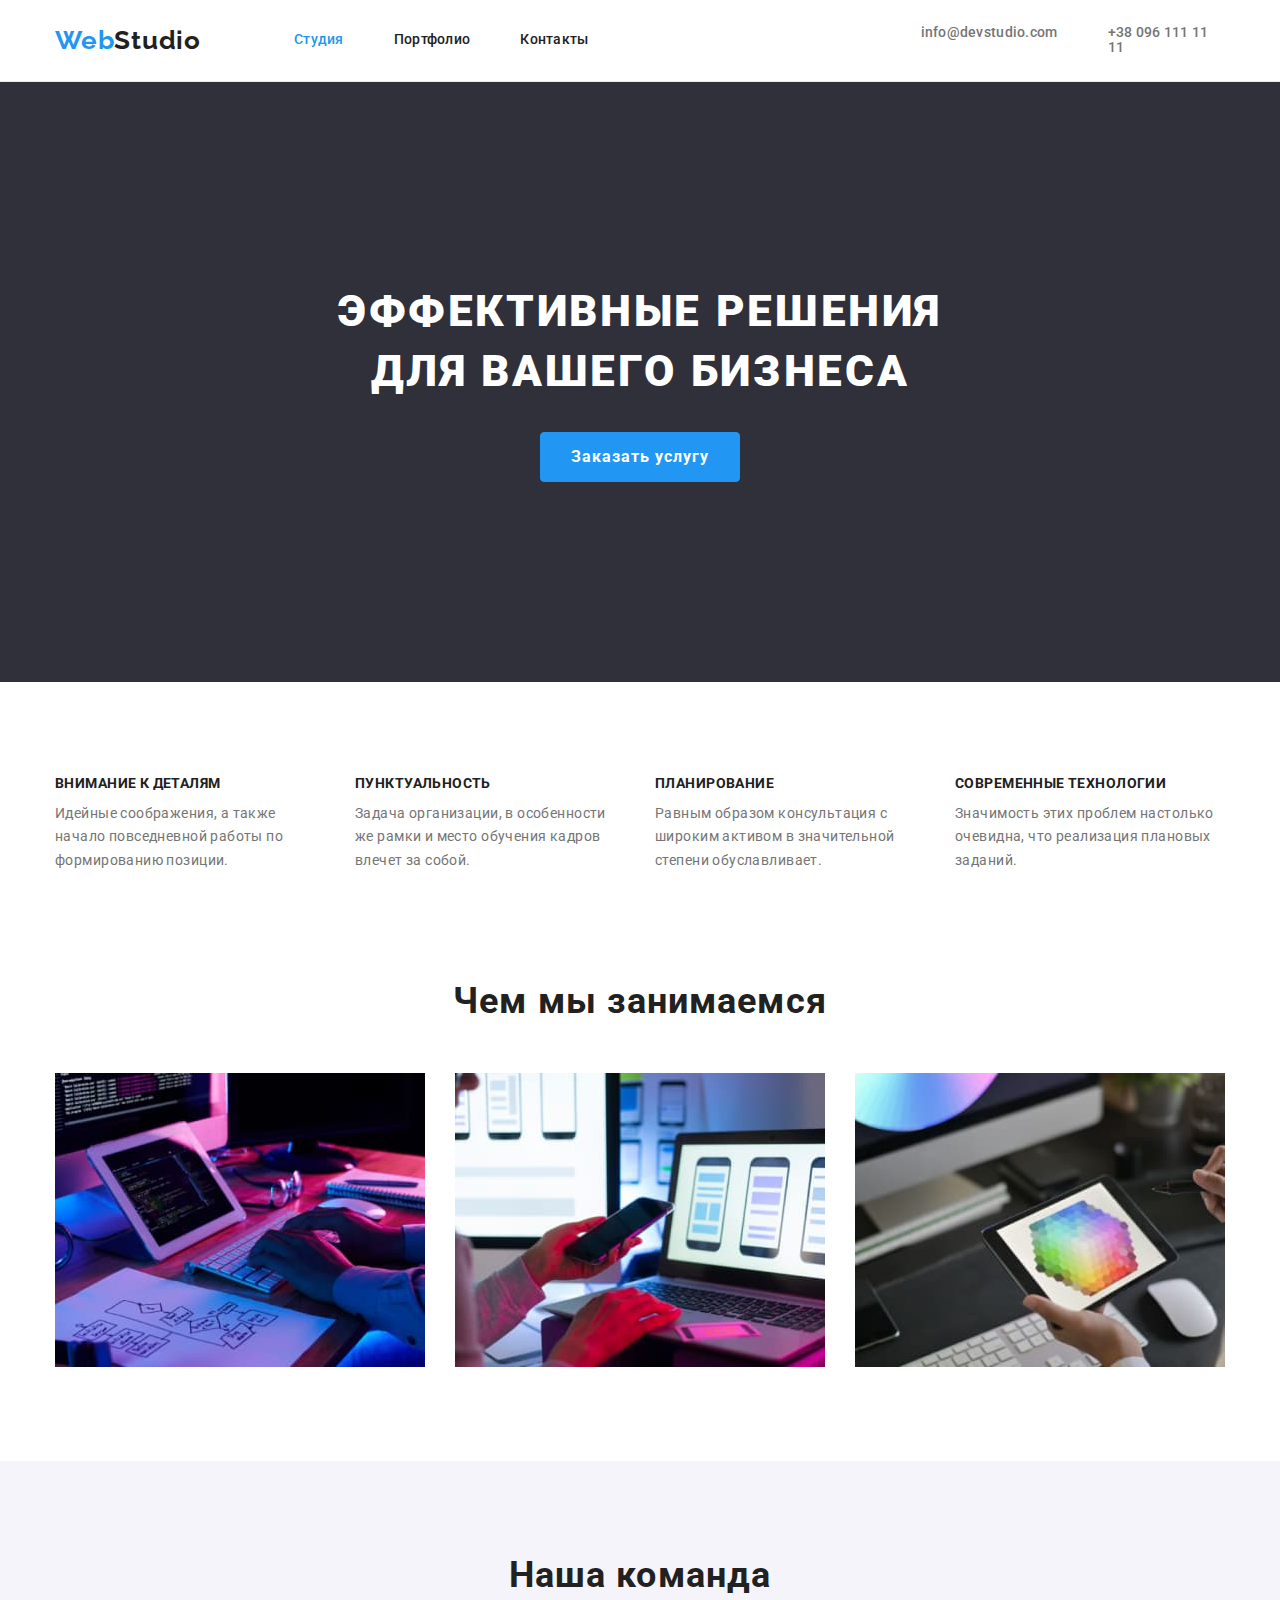
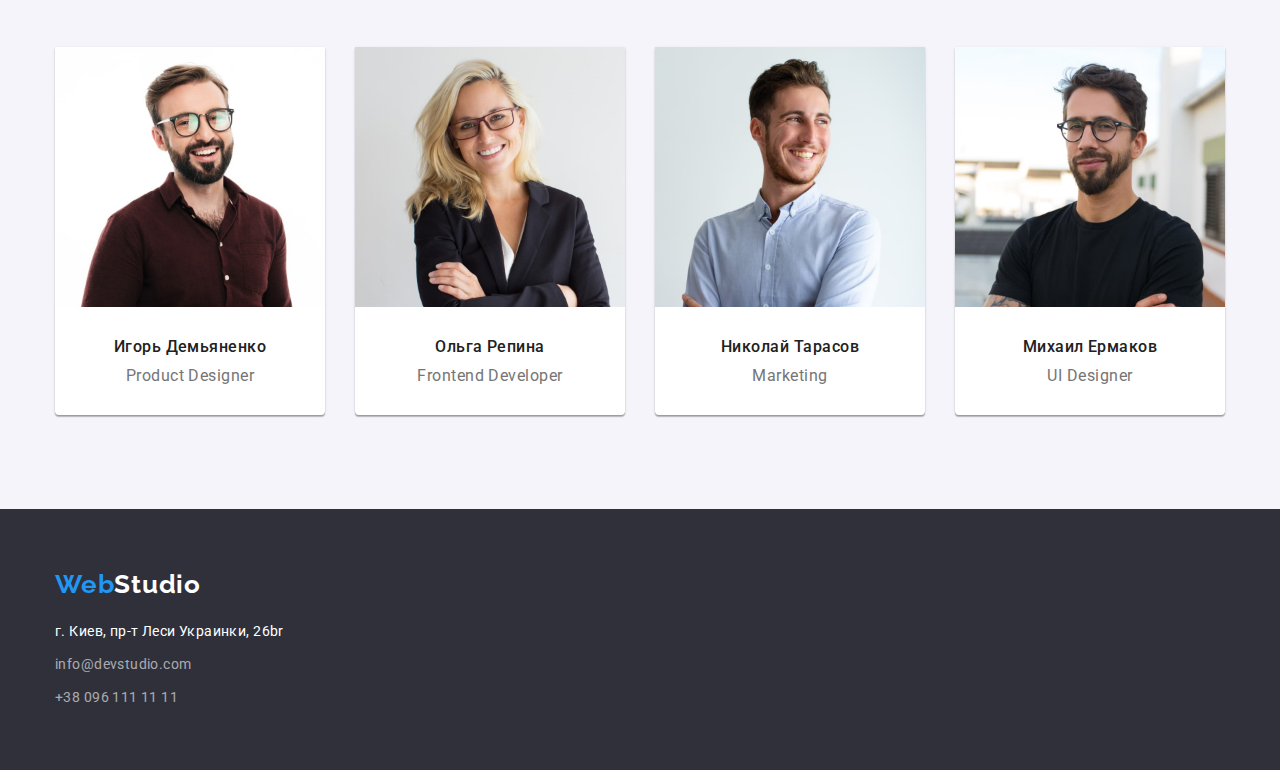
==== index.html @ 7d1842a8 "Оптимизирует картинки" ====
<!DOCTYPE html>
<html lang="ru">
  <head>
    <meta charset="UTF-8" />
    <meta name="viewport" content="width=device-width, initial-scale=1.0" />
    <title>Studio</title>
    <link rel="stylesheet" href="https://cdnjs.cloudflare.com/ajax/libs/modern-normalize/1.0.0/modern-normalize.min.css" integrity="sha512-ISS7cAi1PEhQ8jnbJpJZMd29NlhNj4AWYyLOSp2CE/CsHxTCu+r+t0D2yoJudVrd0/8fTVPUVDzY5Tvli75u/g==" crossorigin="anonymous" />
    <link rel="preconnect" href="https://fonts.gstatic.com">
    <link href="https://fonts.googleapis.com/css2?family=Raleway:wght@700&family=Roboto:wght@400;500;700;900&display=swap" rel="stylesheet">
    <link rel="stylesheet" href="./CSS/styles.css" />
  </head>
  <body>

    <!-- Шапка сайта -->

    <header class="header">
      <div class="container header-container">
        <div class="nav-container">
          <a class="header-logo" href="./index.html"><span class="web">Web</span>Studio</a>
          <nav class="nav">
            <ul class="nav-list menu">
              <li class="nav-item">
                <a class="link current" href="./index.html">Студия</a>
              </li>
              <li class="nav-item">
                <a class="link" href="./portfolio.html">Портфолио</a>
              </li>
              <li class="nav-item">
                <a class="link" href="#">Контакты</a>
              </li>
            </ul>
          </nav>
          <ul class="nav-list">
            <li class="nav-item">
              <a class="link-mail" href="mailto:info@devstudio.com">info@devstudio.com</a>
            </li>
            <li class="nav-item">
              <a class="link-phone" href="tel:+380961111111">+38 096 111 11 11</a>
            </li>
          </ul>
        </div>
      </div>
    </header>
    <main>

      <!-- Герой -->

      <section class="hero">
        <div class="container hero-container">
          <h1 class="hero-title">Эффективные решения<br>для вашего бизнеса</h1> 
          <button class="button">Заказать услугу</button>
        </div>
      </section>

      <!-- Особенности -->

      <section class="section section-features">
        <div class="container features-container">
          <h2 class="features-title visually-hidden">Особенности</h2>
          <ul class="features-list">
            <li class="features-item">
              <h3 class="features-title-item">Внимание к деталям</h3>
              <p class="features-text">
                Идейные соображения, а также начало повседневной работы по
                формированию позиции.
              </p>
            </li>
            <li class="features-item">
              <h3 class="features-title-item">Пунктуальность</h3>
              <p class="features-text">
                Задача организации, в особенности же рамки и место обучения кадров
                влечет за собой.
              </p>
            </li>
            <li class="features-item">
              <h3 class="features-title-item">Планирование</h3>
              <p class="features-text">
                Равным образом консультация с широким активом в значительной
                степени обуславливает.
              </p>
            </li>
            <li class="features-item">
              <h3 class="features-title-item">Современные технологии</h3>
              <p class="features-text">
                Значимость этих проблем настолько очевидна, что реализация
                плановых заданий.
              </p>
            </li>
          </ul>
        </div>
      </section>

      <!-- Преимущества -->

      <section class="section section-advantages">
        <div class="container advantages-container">
          <h2 class="advantages-title">Чем мы занимаемся</h2>
          <ul class="advantages-list">
            <li class="advantages-item">
              <img
                src="./images/studio/advantages/code-layout.jpg"
                alt="Верстка"
                width="370"
                height="294"
              />
            </li>
            <li class="advantages-item">
              <img
                src="./images/studio/advantages/mobile-applications.jpg"
                alt="Мобильные приложения"
                width="370"
                height="294"
              />
            </li>
            <li class="advantages-item">
              <img
                src="./images/studio/advantages/design.jpg"
                alt="Дизайн"
                width="370"
                height="294"
              />
            </li>
          </ul>
        </div>
      </section>

      <!-- Команда -->

      <section class="section section-team">
        <div class="container team-container">
          <h2 class="team-title">Наша команда</h2>
          <ul class="team-list">
            <li class="team-item">
              <img
                src="./images/studio/team/Product-Designer1.jpg"
                alt="Игорь Демьяненко"
                width="270"
                height="260"
              />
              <h3 class="photo-title">Игорь Демьяненко</h3>
              <p class="photo-text">Product Designer</p>
            </li>
            <li class="team-item">
              <img
                src="./images/studio/team/Frontend-Developer2.jpg"
                alt="Ольга Репина"
                width="270"
                height="260"
              />
              <h3 class="photo-title">Ольга Репина</h3>
              <p class="photo-text">Frontend Developer</p>
            </li>
            <li class="team-item">
              <img
                src="./images/studio/team/Marketing3.jpg"
                alt="Николай Тарасов"
                width="270"
                height="260"
              />
              <h3 class="photo-title">Николай Тарасов</h3>
              <p class="photo-text">Marketing</p>
            </li>
            <li class="team-item">
              <img
                src="./images/studio/team/UI-Designer4.jpg"
                alt="Михаил Ермаков"
                width="270"
                height="260"
              />
              <h3 class="photo-title">Михаил Ермаков</h3>
              <p class="photo-text">UI Designer</p>
            </li>
          </ul>
        </div>
      </section>
    </main>

    <!-- Футер -->
    <footer class="footer">
      <div class="container footer-container">
        <a class="footer-logo" href="./index.html">
          <span class="web">Web</span><span class="logo-white">Studio</span>
        </a>
        <address class="address">
          г. Киев, пр-т Леси Украинки, 26br <br />
          <a class="footer-link" href="mailto:info@devstudio.com">info@devstudio.com</a><br />
          <a class="footer-link" href="tel:+380961111111">+38 096 111 11 11</a>
        </address>
      </div>
    </footer>
  </body>
</html>
---- CSS/styles.css ----
:root {
  --primary-text-color: #212121;
  --secondary-text-color: #757575;
  --primary-white-color: #ffffff;
  --secondary-black-color: #2f303a;
  --accent-color: #2196f3;
}

html {
  box-sizing: border-box;
}

*,
*::before,
*::after {
  box-sizing: inherit;
}

h1,
h2,
h3,
h4,
h5,
h6,
p {
  margin-top: 0;
}

body {
  color: var(--primary-text-color);
  background-color: var(--primary-white-color);
  font-family: "Roboto", sans-serif;
  margin: 0;
}

a {
  text-decoration: none;
  color: var(--secondary-text-color);
}

address {
  font-style: inherit;
}

ul {
  margin-top: 0;
  margin-bottom: 0;
  padding: 0;
  list-style-type: none;
}

img {
  display: block;
  max-width: 100%;
  height: auto;
}

.visually-hidden {
  position: absolute !important;
  clip: rect(1px 1px 1px 1px);
  clip: rect(1px, 1px, 1px, 1px);
  padding: 0 !important;
  border: 0 !important;
  height: 1px !important;
  width: 1px !important;
  overflow: hidden;
}

.container {
  width: 1200px;
  padding-left: 15px;
  padding-right: 15px;
  margin-right: auto;
  margin-left: auto;
  align-content: center;
  vertical-align: baseline;
}

.section {
  padding-top: 94px;
  padding-bottom: 94px;
}

/* Header (Шапка) */

.header {
  border-bottom:  1px solid #ECECEC;
}

.header-container {
  display: flex;
  justify-content: space-between;
}

.header-logo {
  margin: 25px 93px 25px 0px;
  font-weight: 700;
  font-size: 26px;
  line-height: 1.19;
  letter-spacing: 0.03em;
  color: var(--primary-text-color);
  font-family: "Raleway", sans-serif;
}

.web {
  color: var(--accent-color);
}

.nav-container {
  display: flex;
  align-items: center;
}

.nav-list.menu {
  margin-right: 332px;
}

.nav-list {
  display: flex;
  font-weight: 500;
  font-size: 14px;
  line-height: 1.14;
  letter-spacing: 0.02em;
  list-style: none;
  text-decoration: none;
}

.nav-item:not(:last-child) {
  margin-right: 50px;
}

.nav-item .link {
  color: var(--primary-text-color);
}

.nav-list .link:hover,
.nav-list .link:focus {
  color: var(--accent-color);
}

.nav-list .link-mail:hover,
.nav-list .link-mail:focus {
  color: var(--accent-color);
}

.nav-list .link-phone:hover,
.nav-list .link-phone:focus {
  color: var(--accent-color);
}

.nav-list .link.current {
  color: var(--accent-color);
}

/* Hero (Герой) */

.hero {
  background-color: var(--secondary-black-color);
  text-align: center;
  padding: 200px 0;
}

.hero-title {
  margin-bottom: 30px;
  font-weight: 900;
  font-size: 44px;
  line-height: 1.36;
  letter-spacing: 0.06em;
  color: #ffffff;
  text-transform: uppercase;
}

.button {
  width: 200px;
  height: 50px;
  font-weight: 700;
  font-size: 16px;
  line-height: 1.88;
  letter-spacing: 0.06em;
  background: #2196f3;
  border: 1px solid var(--accent-color);
  border-radius: 4px;
  color: #ffffff;
  font-family: "Roboto", sans-serif;
  cursor: pointer;
  align-items: center;
  text-align: center;
  justify-content: center;
}

/* Features (Особенности) */

.section-features {
  padding-bottom: 0;
}

.features-list {
  list-style: none;
  display: flex;
}

.features-item {
  width: calc((100% - 90px) / 4);
}

.features-item:not(:last-child) {
  margin-right: 30px;
}

.features-title-item {
  margin-bottom: 10px;
  font-weight: 700;
  font-size: 14px;
  line-height: 1.14;
  letter-spacing: 0.03em;
  color: var(--primary-text-color);
  text-transform: uppercase;
}

.features-text {
  font-weight: 400;
  font-size: 14px;
  line-height: 1.71;
  letter-spacing: 0.03em;
  color: var(--secondary-text-color);
}

/* Advantage (Преимущества) */

.section.section-advantages {
  margin-top: 0px;
}

.advantages-title {
  margin-bottom: 50px;
  font-weight: 700;
  font-size: 36px;
  line-height: 1.16;
  letter-spacing: 0.03em;
  color: var(--primary-text-color);
  text-align: center;
}

.advantages-list {
  display: flex;
  list-style: none;
}

.advantages-item {
  width: calc((100% - 60px) / 3);
}

.advantages-item:not(:last-child) {
  margin-right: 30px;
}

/* Team (Команда) */

.team-list {
  display: flex;
}

.team-item {
  width: calc((100% - 90px) / 4);
  background: #ffffff;
  box-shadow: 0px 1px 3px rgba(0, 0, 0, 0.12), 0px 1px 1px rgba(0, 0, 0, 0.14),
    0px 2px 1px rgba(0, 0, 0, 0.2);
  border-radius: 0px 0px 4px 4px;
}

.team-item:not(:last-child) {
  margin-right: 30px;
}

.team-title {
  margin-bottom: 50px;
  font-weight: 700;
  font-size: 36px;
  line-height: 1.16;
  letter-spacing: 0.03em;
  color: var(--primary-text-color);
  text-align: center;
}

.photo-title {
  margin-top: 30px;
  margin-bottom: 10px;
  font-weight: 500;
  font-size: 16px;
  line-height: 1.19;
  letter-spacing: 0.03em;
  color: var(--primary-text-color);
  text-align: center;
}

.photo-text {
  margin-bottom: 30px;
  font-weight: 400;
  font-size: 16px;
  line-height: 1.19;
  letter-spacing: 0.03em;
  color: var(--secondary-text-color);
  text-align: center;
}

.team-list {
  list-style: none;
}

.section-team {
  background-color: #f5f4fa;
}

/* footer (Подвал) */

.footer {
  padding-top: 60px;
  padding-bottom: 60px;
  background-color: var(--secondary-black-color);
}

.footer-logo {
  display: inline-block;
  margin-bottom: 20px;
  font-weight: 700;
  font-size: 26px;
  line-height: 1.19;
  letter-spacing: 0.03em;
  font-family: "Raleway", sans-serif;
}

.web {
  color: var(--accent-color);
}

.logo-white {
  color: #ffffff;
}

.address {
  font-weight: 400;
  font-size: 14px;
  line-height: 1.71;
  letter-spacing: 0.03em;
  color: #ffffff;
}

.footer-link {
  display: inline-block;
  margin-top: 9px;
  color: rgba(255, 255, 255, 0.6);
}

/* Portfolio */
  

.buttons-filter-list {
  display: flex;
  justify-content: center;
  margin-bottom: 50px;
}

.filter-item:not(:last-child) {
  margin-right: 8px;
}

.button-filter {
  display: inline-block;
  padding: 6px 22px;
  font-weight: 500;
  font-size: 16px;
  line-height: 1.6;
  letter-spacing: 0.03em;
  font-family: inherit;
  color: var(--primary-text-color);
  border: 1px solid #f5f4fa;
  border-radius: 4px;
  font-family: "Roboto", sans-serif;
}

.button-filter:hover,
.button-filter:focus {
  background-color: var(--accent-color);
  color: var(--primary-white-color);
}

/* Карточки портфолио */

.portfolio-container {
  padding-left: 15px;
  padding-right: 15px;
  margin-left: auto;
  margin-right: auto;
}

.portfolio-list {
  width: 1200;
  display: flex;
  flex-wrap: wrap;
}

.portfolio-list-item {
  width: 370px;
  width: 33.3333%;
  width: calc((100% - 60px) / 3);
  margin-right: 30px;
  border: 1px solid #EEEEEE;
}

.portfolio-list-item:nth-child(3n) {
  margin-right: 0;
}

.portfolio-list-item:nth-child(-n + 6) {
  margin-bottom: 30px;
}

.portfolio-card-name {
  padding: 20px 24px;
}


.item-title {
  font-weight: 700;
  font-size: 18px;
  line-height: 2;
  letter-spacing: 0.06em;
  color: var(--primary-text-color);
  margin-bottom: 4px;
}

.item-text {
  font-weight: 400;
  font-size: 16px;
  line-height: 1.9;
  letter-spacing: 0.03em;
  color: #757575;
  margin: 0;
}
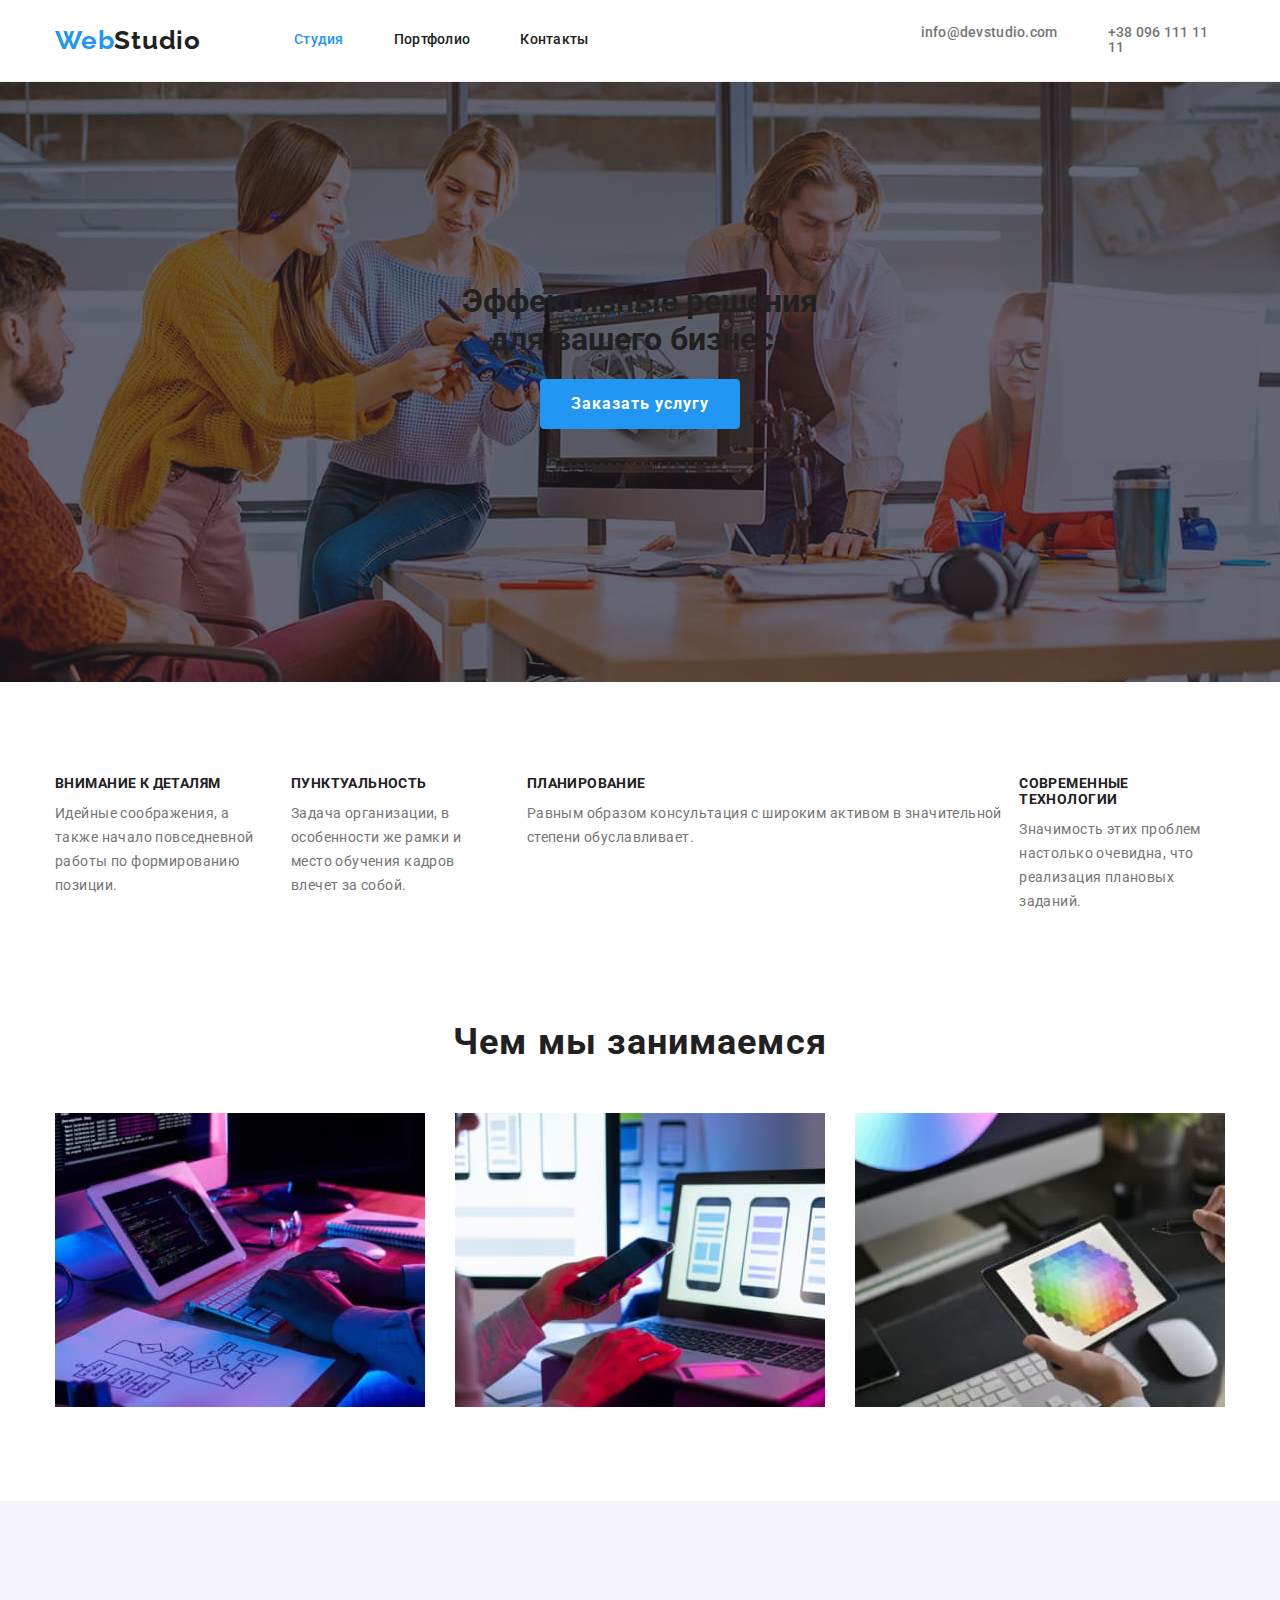
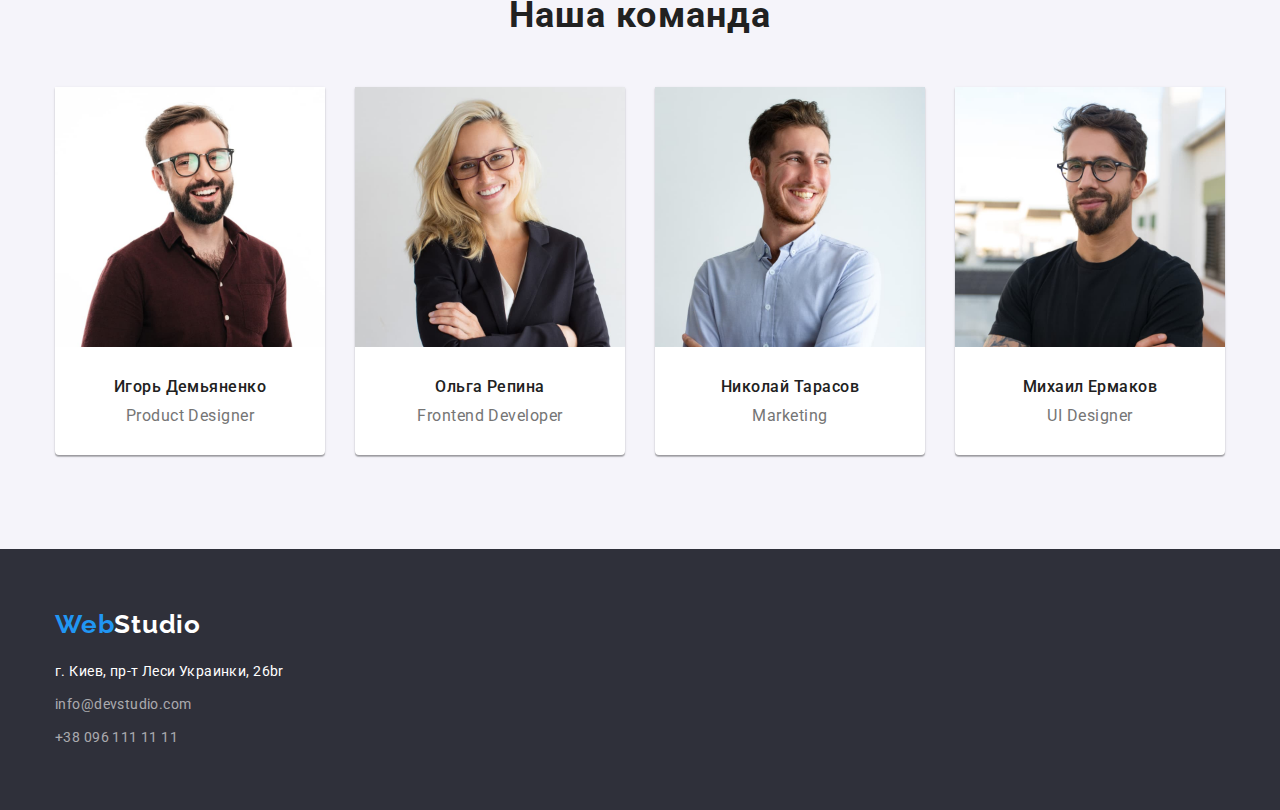
==== commit de32077d: "Оптимизирует иконки svg и стили к hero" ====
--- a/index.html
+++ b/index.html
@@ -45,7 +45,7 @@
 
       <!-- Герой -->
 
-      <section class="hero">
+      <section class="hero hero-overlay">
         <div class="container hero-container">
           <h1 class="hero-title">Эффективные решения<br>для вашего бизнеса</h1> 
           <button class="button">Заказать услугу</button>
@@ -58,28 +58,28 @@
         <div class="container features-container">
           <h2 class="features-title visually-hidden">Особенности</h2>
           <ul class="features-list">
-            <li class="features-item">
+            <li class="features-item icon-antena">
               <h3 class="features-title-item">Внимание к деталям</h3>
               <p class="features-text">
                 Идейные соображения, а также начало повседневной работы по
                 формированию позиции.
               </p>
             </li>
-            <li class="features-item">
+            <li class="features-item icon-clock">
               <h3 class="features-title-item">Пунктуальность</h3>
               <p class="features-text">
                 Задача организации, в особенности же рамки и место обучения кадров
                 влечет за собой.
               </p>
             </li>
-            <li class="features-item">
+            <li class="features-itemn icon-diagram">
               <h3 class="features-title-item">Планирование</h3>
               <p class="features-text">
                 Равным образом консультация с широким активом в значительной
                 степени обуславливает.
               </p>
             </li>
-            <li class="features-item">
+            <li class="features-item icon-astronaut">
               <h3 class="features-title-item">Современные технологии</h3>
               <p class="features-text">
                 Значимость этих проблем настолько очевидна, что реализация
--- a/CSS/styles.css
+++ b/CSS/styles.css
@@ -155,22 +155,24 @@
 /* Hero (Герой) */
 
 .hero {
-  background-color: var(--secondary-black-color);
+  background: #C4C4C4;
   text-align: center;
   padding: 200px 0;
 }
 
-.hero-title {
-  margin-bottom: 30px;
-  font-weight: 900;
-  font-size: 44px;
-  line-height: 1.36;
-  letter-spacing: 0.06em;
-  color: #ffffff;
-  text-transform: uppercase;
+.hero-overlay {
+  height: 600px;
+  max-width: 1600px;
+  margin-left: auto;
+  margin-right: auto;
+  background-image: linear-gradient( rgba(47, 48, 58, 0.4), rgba(47, 48, 58, 0.4)), url(../images/studio/hero/Img.jpg);
+  background-repeat: no-repeat;
+  background-size: cover;
+  background-position: center;
 }
 
 .button {
+  font-family: var(--primary-text-color);
   width: 200px;
   height: 50px;
   font-weight: 700;
@@ -195,8 +197,9 @@
 }
 
 .features-list {
+  display: flex;
   list-style: none;
-  display: flex;
+  
 }
 
 .features-item {
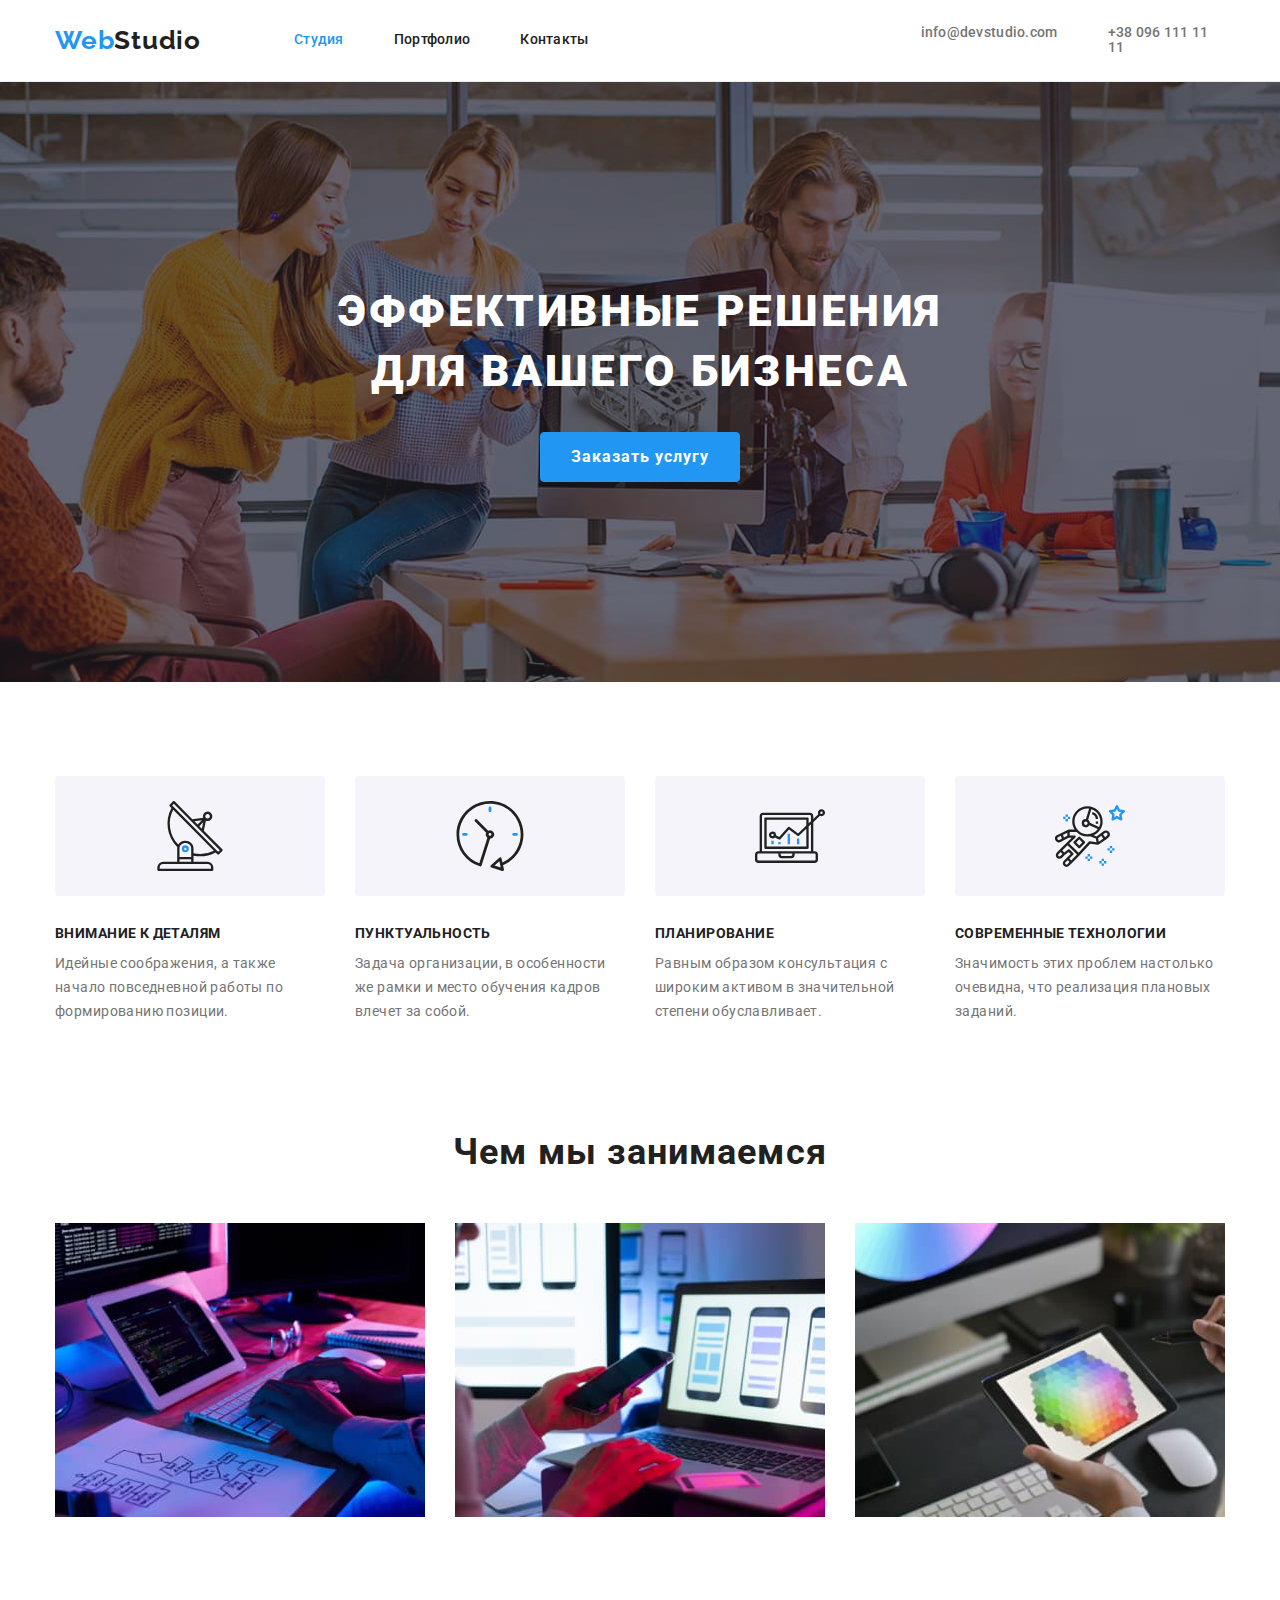
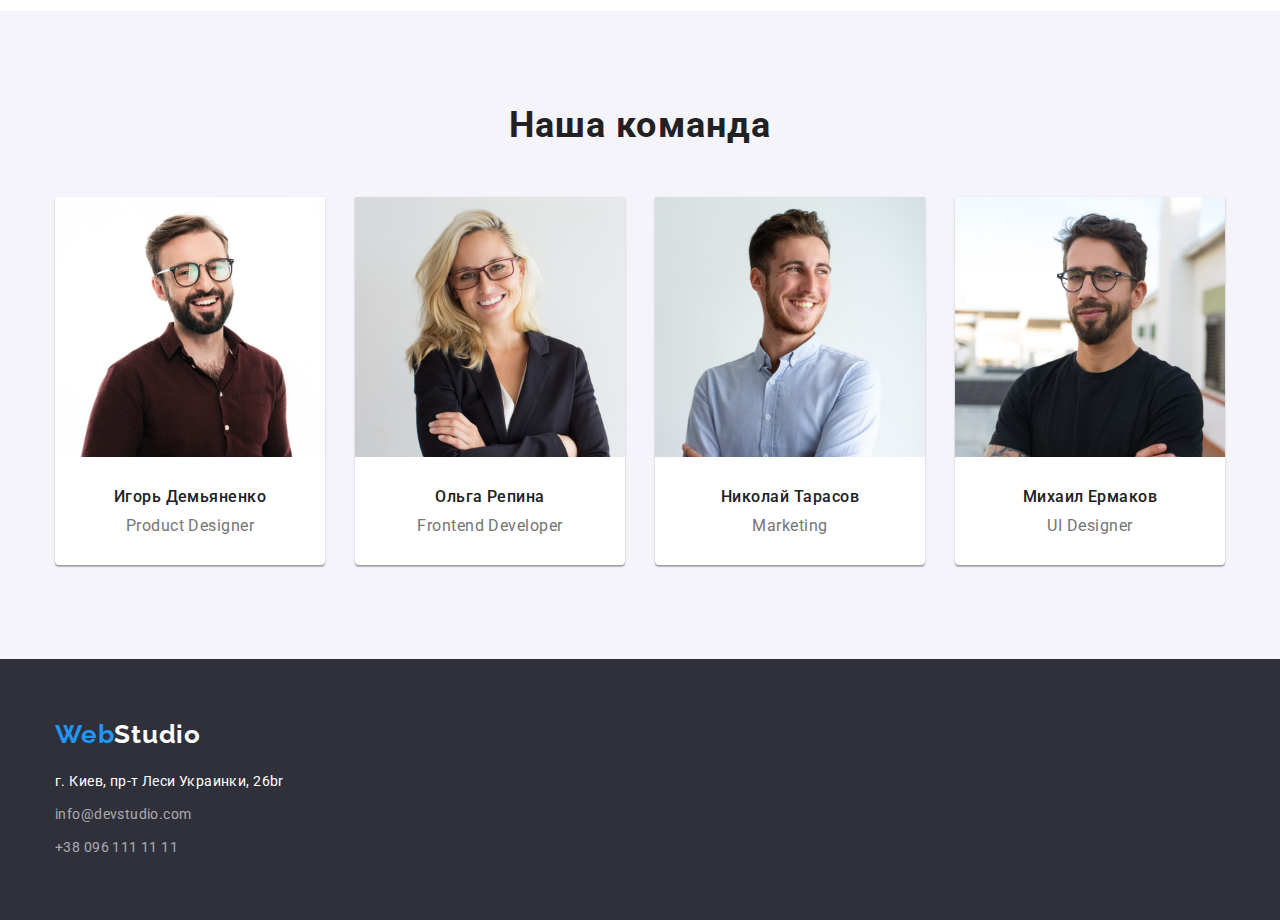
==== commit f9651d40: "Добавляет img Hero and features" ====
--- a/index.html
+++ b/index.html
@@ -72,7 +72,7 @@
                 влечет за собой.
               </p>
             </li>
-            <li class="features-itemn icon-diagram">
+            <li class="features-item icon-diagram">
               <h3 class="features-title-item">Планирование</h3>
               <p class="features-text">
                 Равным образом консультация с широким активом в значительной
--- a/CSS/styles.css
+++ b/CSS/styles.css
@@ -169,6 +169,17 @@
   background-repeat: no-repeat;
   background-size: cover;
   background-position: center;
+}
+
+.hero-title {
+  color: var(--primary-white-color);
+  font-weight: 900;
+  font-size: 44px;
+  line-height: 1.36;
+  text-align: center;
+  letter-spacing: 0.06em;
+  text-transform: uppercase;
+  margin-bottom: 30px;
 }
 
 .button {
@@ -210,6 +221,47 @@
   margin-right: 30px;
 }
 
+.features-item::before {
+  display: block;
+  content: "";
+  height: 120px;
+  background: #F5F4FA;
+  border-radius: 4px;
+  margin-bottom: 30px;
+}
+
+.icon-antena::before {
+  background-image: url("../images/icons/icons-features/antenna.svg");
+  background-repeat: no-repeat;
+  background-position: center;
+}
+
+.icon-clock::before{
+  background-image: url("../images/icons/icons-features/clock.svg");
+  background-repeat: no-repeat;
+  background-position: center;
+}
+
+.icon-diagram::before{
+  background-image: url("../images/icons/icons-features/diagram.svg");
+  background-repeat: no-repeat;
+  background-position: center;
+}
+
+.icon-astronaut::before{
+  background-image: url("../images/icons/icons-features/astronaut.svg");
+  background-repeat: no-repeat;
+  background-position: center;
+}
+
+.features-icons-item {
+  display: block;
+  width: 65px;
+  height: 70px;
+  padding: 0;
+  border: none;
+}
+
 .features-title-item {
   margin-bottom: 10px;
   font-weight: 700;
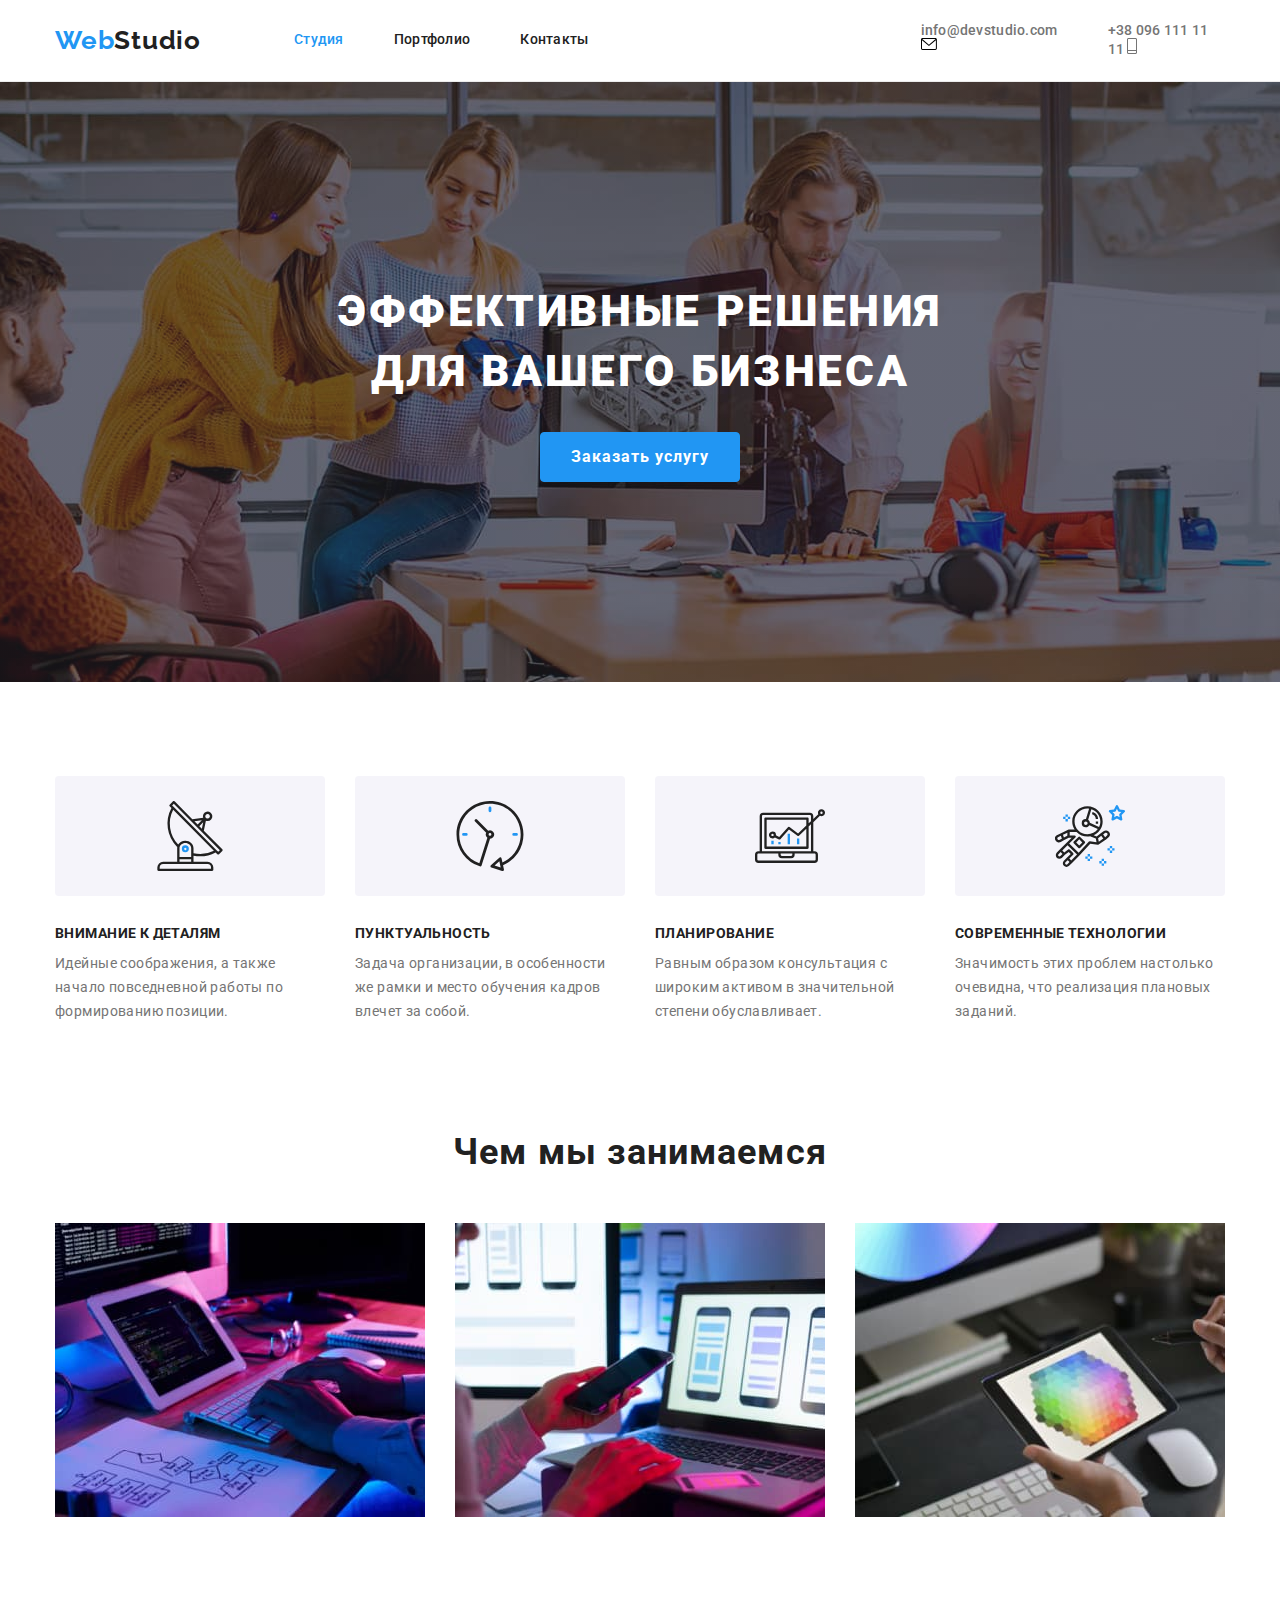
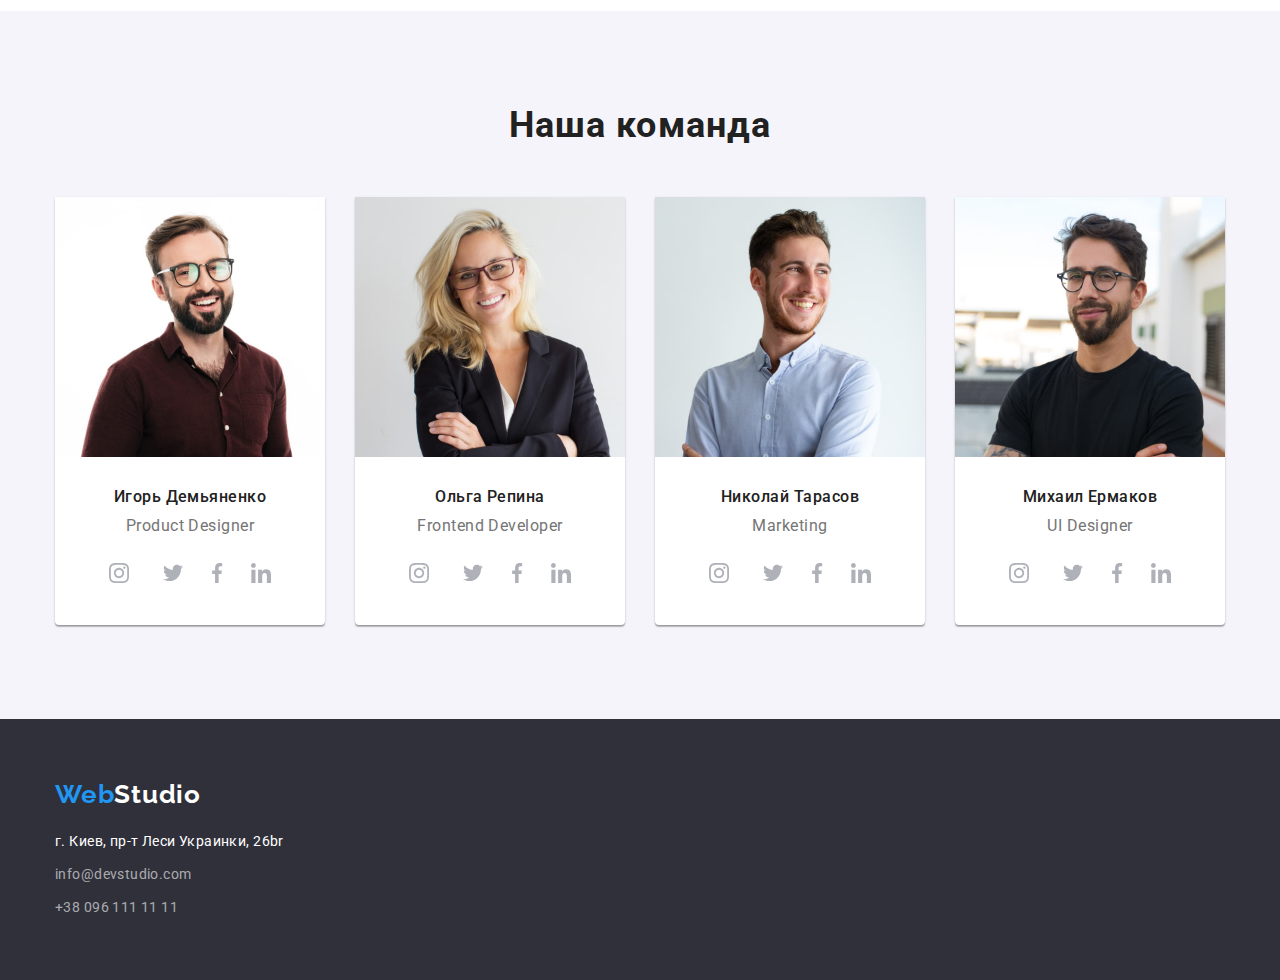
==== commit 97eb566d: "Добавляет соцсети в Team" ====
--- a/index.html
+++ b/index.html
@@ -33,9 +33,15 @@
           <ul class="nav-list">
             <li class="nav-item">
               <a class="link-mail" href="mailto:info@devstudio.com">info@devstudio.com</a>
+              <svg class="icon-mail" width="16" height="12">
+                <use href="./images/symbol-defs.svg#icon-mail"></use>
+              </svg>
             </li>
             <li class="nav-item">
               <a class="link-phone" href="tel:+380961111111">+38 096 111 11 11</a>
+              <svg class="icon-phone" width="10" height="16">
+                <use href="./images/symbol-defs.svg#icon-phone"></use>
+              </svg>
             </li>
           </ul>
         </div>
@@ -137,8 +143,40 @@
                 width="270"
                 height="260"
               />
-              <h3 class="photo-title">Игорь Демьяненко</h3>
-              <p class="photo-text">Product Designer</p>
+              <div class="info-worker">
+                <h3 class="photo-title">Игорь Демьяненко</h3>
+                <p class="photo-text">Product Designer</p>
+                <ul class="socials-list">
+                  <li class="socials-item">
+                    <a class="socials-link" href="www.instagram.com">
+                      <svg class="socials-icon" width="20" height="20">
+                        <use href="./images/symbol-defs.svg#icon-instagram"></use>
+                      </svg>
+                    </a>
+                  </li>
+                  <li>
+                    <a class="socials-link" href="https://twitter.com">
+                      <svg class="socials-icon" width="20" height="20">
+                        <use href="./images/symbol-defs.svg#icon-twitter"></use>
+                      </svg>
+                    </a>
+                  </li>
+                  <li>
+                    <a class="socials-link" href="https://facebook.com">
+                      <svg class="socials-icon" width="20" height="20">
+                        <use href="./images/symbol-defs.svg#icon-facebook"></use>
+                      </svg>
+                    </a>
+                  </li>
+                  <li>
+                    <a class="socials-link" href="https://linkedin.com">
+                      <svg class="socials-icon" width="20" height="20">
+                        <use href="./images/symbol-defs.svg#icon-linkedin"></use>
+                      </svg>
+                    </a>
+                  </li>
+                </ul>
+              </div>
             </li>
             <li class="team-item">
               <img
@@ -147,8 +185,40 @@
                 width="270"
                 height="260"
               />
-              <h3 class="photo-title">Ольга Репина</h3>
-              <p class="photo-text">Frontend Developer</p>
+              <div class="info-worker">
+                <h3 class="photo-title">Ольга Репина</h3>
+                <p class="photo-text">Frontend Developer</p>
+                <ul class="socials-list">
+                  <li class="socials-item">
+                    <a class="socials-link" href="www.instagram.com">
+                      <svg class="socials-icon" width="20" height="20">
+                        <use href="./images/symbol-defs.svg#icon-instagram"></use>
+                      </svg>
+                    </a>
+                  </li>
+                  <li>
+                    <a class="socials-link" href="https://twitter.com">
+                      <svg class="socials-icon" width="20" height="20">
+                        <use href="./images/symbol-defs.svg#icon-twitter"></use>
+                      </svg>
+                    </a>
+                  </li>
+                  <li>
+                    <a class="socials-link" href="https://facebook.com">
+                      <svg class="socials-icon" width="20" height="20">
+                        <use href="./images/symbol-defs.svg#icon-facebook"></use>
+                      </svg>
+                    </a>
+                  </li>
+                  <li>
+                    <a class="socials-link" href="https://linkedin.com">
+                      <svg class="socials-icon" width="20" height="20">
+                        <use href="./images/symbol-defs.svg#icon-linkedin"></use>
+                      </svg>
+                    </a>
+                  </li>
+                </ul>
+              </div>
             </li>
             <li class="team-item">
               <img
@@ -157,8 +227,40 @@
                 width="270"
                 height="260"
               />
-              <h3 class="photo-title">Николай Тарасов</h3>
-              <p class="photo-text">Marketing</p>
+              <div class="info-worker">
+                <h3 class="photo-title">Николай Тарасов</h3>
+                <p class="photo-text">Marketing</p>
+                <ul class="socials-list">
+                  <li class="socials-item">
+                    <a class="socials-link" href="www.instagram.com">
+                      <svg class="socials-icon" width="20" height="20">
+                        <use href="./images/symbol-defs.svg#icon-instagram"></use>
+                      </svg>
+                    </a>
+                  </li>
+                  <li>
+                    <a class="socials-link" href="https://twitter.com">
+                      <svg class="socials-icon" width="20" height="20">
+                        <use href="./images/symbol-defs.svg#icon-twitter"></use>
+                      </svg>
+                    </a>
+                  </li>
+                  <li>
+                    <a class="socials-link" href="https://facebook.com">
+                      <svg class="socials-icon" width="20" height="20">
+                        <use href="./images/symbol-defs.svg#icon-facebook"></use>
+                      </svg>
+                    </a>
+                  </li>
+                  <li>
+                    <a class="socials-link" href="https://linkedin.com">
+                      <svg class="socials-icon" width="20" height="20">
+                        <use href="./images/symbol-defs.svg#icon-linkedin"></use>
+                      </svg>
+                    </a>
+                  </li>
+                </ul>
+              </div>
             </li>
             <li class="team-item">
               <img
@@ -167,8 +269,40 @@
                 width="270"
                 height="260"
               />
-              <h3 class="photo-title">Михаил Ермаков</h3>
-              <p class="photo-text">UI Designer</p>
+              <div class="info-worker">
+                <h3 class="photo-title">Михаил Ермаков</h3>
+                <p class="photo-text">UI Designer</p>
+                <ul class="socials-list">
+                  <li class="socials-item">
+                    <a class="socials-link" href="www.instagram.com">
+                      <svg class="socials-icon" width="20" height="20">
+                        <use href="./images/symbol-defs.svg#icon-instagram"></use>
+                      </svg>
+                    </a>
+                  </li>
+                  <li>
+                    <a class="socials-link" href="https://twitter.com">
+                      <svg class="socials-icon" width="20" height="20">
+                        <use href="./images/symbol-defs.svg#icon-twitter"></use>
+                      </svg>
+                    </a>
+                  </li>
+                  <li>
+                    <a class="socials-link" href="https://facebook.com">
+                      <svg class="socials-icon" width="20" height="20">
+                        <use href="./images/symbol-defs.svg#icon-facebook"></use>
+                      </svg>
+                    </a>
+                  </li>
+                  <li>
+                    <a class="socials-link" href="https://linkedin.com">
+                      <svg class="socials-icon" width="20" height="20">
+                        <use href="./images/symbol-defs.svg#icon-linkedin"></use>
+                      </svg>
+                    </a>
+                  </li>
+                </ul>
+              </div>
             </li>
           </ul>
         </div>
--- a/CSS/styles.css
+++ b/CSS/styles.css
@@ -315,6 +315,10 @@
   display: flex;
 }
 
+.info-worker {
+  padding: 30px 32px;
+}
+
 .team-item {
   width: calc((100% - 90px) / 4);
   background: #ffffff;
@@ -338,7 +342,6 @@
 }
 
 .photo-title {
-  margin-top: 30px;
   margin-bottom: 10px;
   font-weight: 500;
   font-size: 16px;
@@ -349,7 +352,7 @@
 }
 
 .photo-text {
-  margin-bottom: 30px;
+  margin-bottom: 16px;
   font-weight: 400;
   font-size: 16px;
   line-height: 1.19;
@@ -364,6 +367,52 @@
 
 .section-team {
   background-color: #f5f4fa;
+}
+
+/* Социальные сети */
+
+.socials-list {
+  display: flex;
+  justify-content: center;
+}
+
+.social-item {
+  justify-content: center;
+}
+
+.socials-item {
+  width: calc((100% - 30px) / 4);
+}
+
+.socials-item:not(:last-child) {
+  margin-right: 10px;
+}
+
+.socials-link {
+  display: flex;
+  justify-content: center;
+  align-items: center;
+  height: 44px;
+  width: 44px;
+  background: #FFFFFF;
+  background-position: center;
+  border-radius: 50%;
+  border: none;
+  
+}
+
+.socials-link:hover,
+.socials-link:focus {
+  background: #2196F3; 
+}
+
+.socials-icon {
+  fill: #afb1b8;
+}
+
+.socials-link:hover .socials-icon,
+.socials-link:focus .socials-icon {
+  fill: var(--primary-white-color);
 }
 
 /* footer (Подвал) */
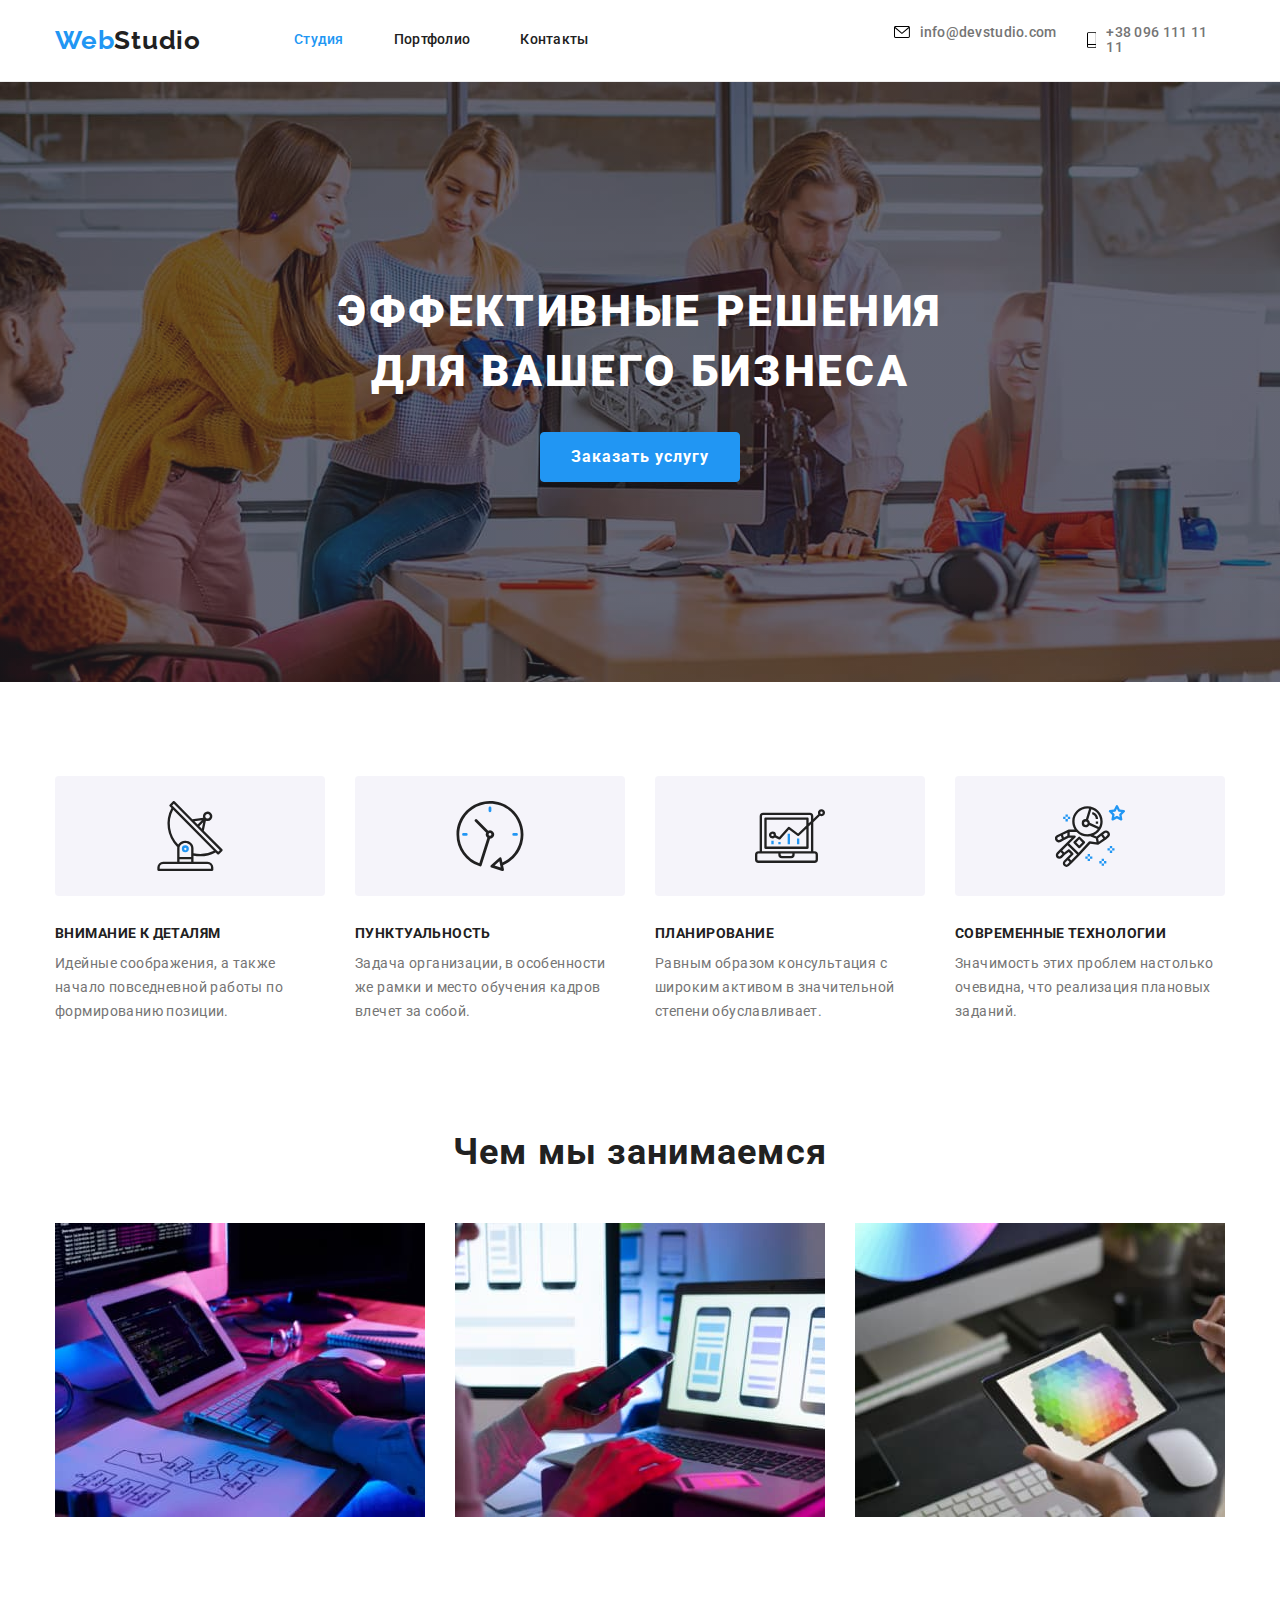
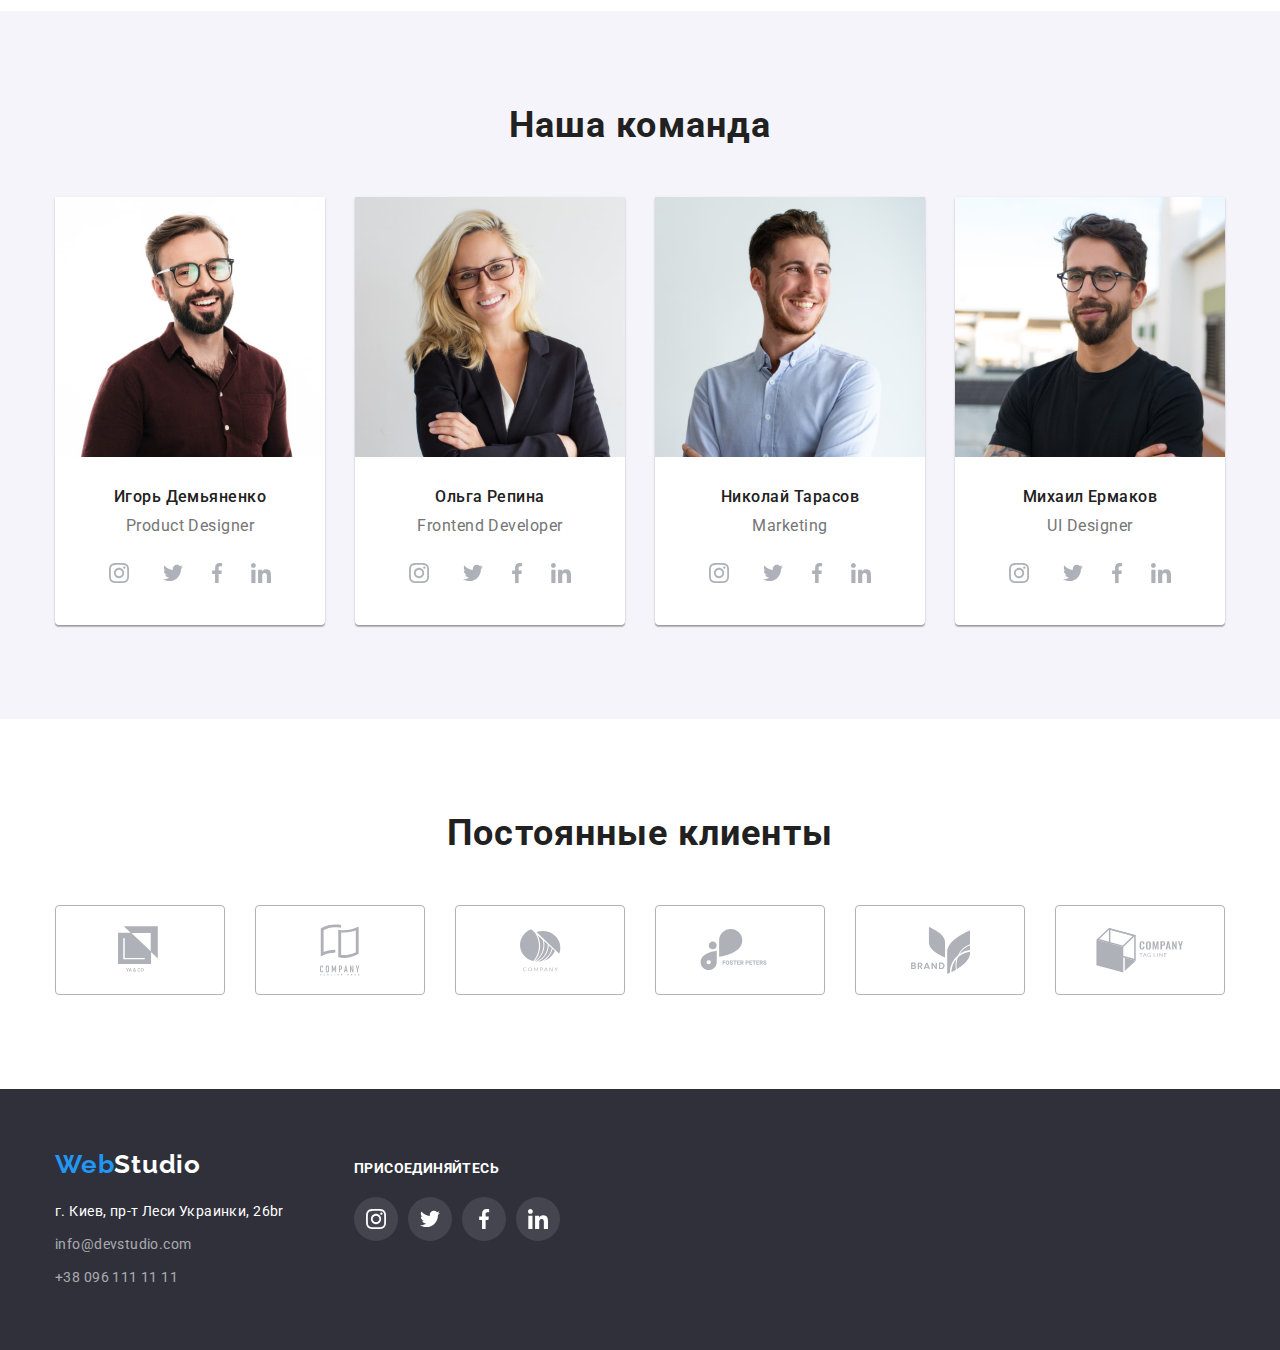
==== commit 9b78adf9: "Дополняет секцию Постоянные клиенты" ====
--- a/index.html
+++ b/index.html
@@ -31,17 +31,21 @@
             </ul>
           </nav>
           <ul class="nav-list">
-            <li class="nav-item">
-              <a class="link-mail" href="mailto:info@devstudio.com">info@devstudio.com</a>
+            <li class="mail-phone">
+              <a class="link-mail" href="mailto:info@devstudio.com">
               <svg class="icon-mail" width="16" height="12">
                 <use href="./images/symbol-defs.svg#icon-mail"></use>
               </svg>
+              info@devstudio.com
+              </a>
             </li>
             <li class="nav-item">
-              <a class="link-phone" href="tel:+380961111111">+38 096 111 11 11</a>
-              <svg class="icon-phone" width="10" height="16">
-                <use href="./images/symbol-defs.svg#icon-phone"></use>
-              </svg>
+              <a class="link-phone" href="tel:+380961111111">
+                <svg class="icon-phone" width="10" height="16">
+                  <use href="./images/symbol-defs.svg#icon-phone"></use>
+                </svg>
+                +38 096 111 11 11
+              </a>
             </li>
           </ul>
         </div>
@@ -309,17 +313,105 @@
       </section>
     </main>
 
+    <!-- Постоянные клиенты -->
+
+    <section class="section clients-section">
+      <div class="container clients-container">
+        <h2 class="clients-title">Постоянные клиенты</h2>
+        <ul class="clients-list">
+          <li class="clients-item">
+            <a class="clients-logo" href="">
+              <svg class="logo-icon" width="44" height="49">
+                <use href="./images/symbol-defs.svg#icon-logo-1"></use>
+              </svg>
+            </a>
+          </li>
+          <li class="clients-item">
+            <a class="clients-logo" href="">
+              <svg class="logo-icon" width="40" height="52">
+                <use href="./images/symbol-defs.svg#icon-logo-2"></use>
+              </svg>
+            </a>
+          </li>
+          <li class="clients-item">
+            <a class="clients-logo" href="">
+              <svg class="logo-icon" width="41" height="43">
+                <use href="./images/symbol-defs.svg#icon-logo-3"></use>
+              </svg>
+            </a>
+          </li>
+          <li class="clients-item">
+            <a class="clients-logo" href="">
+              <svg class="logo-icon" width="80" height="42">
+                <use href="./images/symbol-defs.svg#icon-logo-4"></use>
+              </svg>
+            </a>
+          </li>
+          <li class="clients-item">
+            <a class="clients-logo" href="">
+              <svg class="logo-icon" width="59" height="47">
+                <use href="./images/symbol-defs.svg#icon-logo-5"></use>
+              </svg>
+            </a>
+          </li>
+          <li class="clients-item">
+            <a class="clients-logo" href="">
+              <svg class="logo-icon" width="88" height="45">
+                <use href="./images/symbol-defs.svg#icon-logo-6"></use>
+              </svg>
+            </a>
+          </li>
+        </ul>
+      </div>
+    </section>
+
+
     <!-- Футер -->
     <footer class="footer">
       <div class="container footer-container">
-        <a class="footer-logo" href="./index.html">
-          <span class="web">Web</span><span class="logo-white">Studio</span>
-        </a>
-        <address class="address">
-          г. Киев, пр-т Леси Украинки, 26br <br />
-          <a class="footer-link" href="mailto:info@devstudio.com">info@devstudio.com</a><br />
-          <a class="footer-link" href="tel:+380961111111">+38 096 111 11 11</a>
-        </address>
+        <div class="footer-contacts">
+          <a class="footer-logo" href="./index.html">
+            <span class="web">Web</span><span class="logo-white">Studio</span>
+          </a>
+          <address class="address">
+            г. Киев, пр-т Леси Украинки, 26br <br />
+            <a class="footer-link" href="mailto:info@devstudio.com">info@devstudio.com</a><br />
+            <a class="footer-link" href="tel:+380961111111">+38 096 111 11 11</a>
+          </address>
+        </div>
+        <div class="footer-socials">
+          <h2 class="footer-title">Присоединяйтесь</h2>
+          <ul class="socials-list-footer">
+            <li class="socials-item-footer">
+              <a class="socials-link-footer" href="www.instagram.com">
+                <svg class="socials-icon-footer" width="20" height="20">
+                  <use href="./images/symbol-defs.svg#icon-instagram"></use>
+                </svg>
+              </a>
+            </li>
+            <li class="socials-item-footer">
+              <a class="socials-link-footer" href="https://twitter.com">
+                <svg class="socials-icon-footer" width="20" height="20">
+                  <use href="./images/symbol-defs.svg#icon-twitter"></use>
+                </svg>
+              </a>
+            </li>
+            <li class="socials-item-footer">
+              <a class="socials-link-footer" href="https://facebook.com">
+                <svg class="socials-icon-footer" width="20" height="20">
+                  <use href="./images/symbol-defs.svg#icon-facebook"></use>
+                </svg>
+              </a>
+            </li>
+            <li class="socials-item-footer">
+              <a class="socials-link-footer" href="https://linkedin.com">
+                <svg class="socials-icon-footer" width="20" height="20">
+                  <use href="./images/symbol-defs.svg#icon-linkedin"></use>
+                </svg>
+              </a>
+            </li>
+          </ul>
+        </div>
       </div>
     </footer>
   </body>
--- a/CSS/styles.css
+++ b/CSS/styles.css
@@ -36,6 +36,8 @@
 a {
   text-decoration: none;
   color: var(--secondary-text-color);
+  margin: 0;
+  padding: 0;
 }
 
 address {
@@ -112,7 +114,7 @@
 }
 
 .nav-list.menu {
-  margin-right: 332px;
+  margin-right: 305px;
 }
 
 .nav-list {
@@ -151,6 +153,34 @@
 .nav-list .link.current {
   color: var(--accent-color);
 }
+
+.link-mail,
+.link-phone {
+  display: inline-flex;
+  align-items: center;
+}
+
+.mail-phone {
+  margin-right: 30px;
+}
+
+.icon-mail {
+ margin-right: 10px; 
+}
+
+.icon-phone {
+  margin-right: 10px; 
+ }
+
+ .link-mail:hover .icon-mail,
+ .link-mail:focus .icon-mail {
+   fill: var(--accent-color);
+ }
+
+ .link-phone:hover .icon-phone,
+ .link-phone:focus .icon-phone {
+   fill: var(--accent-color);
+ }
 
 /* Hero (Герой) */
 
@@ -415,6 +445,50 @@
   fill: var(--primary-white-color);
 }
 
+/* Постоянные клиенты */
+
+.clients-title {
+  margin-bottom: 50px;
+  font-weight: 700;
+  font-size: 36px;
+  line-height: 1.16;
+  letter-spacing: 0.03em;
+  color: var(--primary-text-color);
+  text-align: center;
+}
+
+.clients-list {
+  display: flex;
+  justify-content: space-between;
+}
+
+.clients-logo {
+  justify-content: center;
+  display: inline-flex;
+  align-items: center;
+  /* display: inline-block; */
+  width: 170px;
+  height: 90px;
+  border: 1px solid #AFB1B8;
+  box-sizing: border-box;
+  border-radius: 4px;
+}
+
+.clients-logo:hover .logo-icon,
+.clients-logo:focus .logo-icon {
+  fill: var(--accent-color);
+}
+
+.clients-logo:hover,
+.clients-logo:focus {
+  border-color: var(--accent-color);
+}
+
+
+.logo-icon {
+  fill: #afb1b8
+}
+
 /* footer (Подвал) */
 
 .footer {
@@ -423,6 +497,10 @@
   background-color: var(--secondary-black-color);
 }
 
+.footer-container {
+  display: flex;
+}
+
 .footer-logo {
   display: inline-block;
   margin-bottom: 20px;
@@ -453,6 +531,53 @@
   display: inline-block;
   margin-top: 9px;
   color: rgba(255, 255, 255, 0.6);
+}
+
+.footer-socials {
+  margin-left: 70px;
+}
+
+.footer-title {
+  margin-top: 12px;
+  margin-bottom: 20px;
+  font-weight: bold;
+  font-size: 14px;
+  line-height: 1.14;
+  letter-spacing: 0.03em;
+  text-transform: uppercase;
+  color: #FFFFFF;
+
+}
+
+.socials-list-footer {
+  display: flex;
+  justify-content: center;
+}
+  
+.socials-link-footer {
+  display: flex;
+  justify-content: center;
+  align-items: center;
+  height: 44px;
+  width: 44px;
+  background-position: center;
+  border-radius: 50%;
+  border: none;
+  background: rgba(255, 255, 255, 0.1);
+}
+
+.socials-link-footer:hover,
+.socials-link-footer:focus {
+  background: #2196F3; 
+}
+
+.socials-icon-footer {
+  fill: var(--primary-white-color);
+}
+
+
+.socials-item-footer:not(:last-child) {
+  margin-right: 10px;
 }
 
 /* Portfolio */
@@ -519,6 +644,15 @@
   margin-bottom: 30px;
 }
 
+.portfolio-link-item {
+  display: block;
+}
+
+.portfolio-link-item:hover,
+.portfolio-link-item:focus {
+  box-shadow: 0px 1px 1px rgba(0, 0, 0, 0.12), 0px 4px 4px rgba(0, 0, 0, 0.06), 1px 4px 6px rgba(0, 0, 0, 0.16);
+}
+
 .portfolio-card-name {
   padding: 20px 24px;
 }
